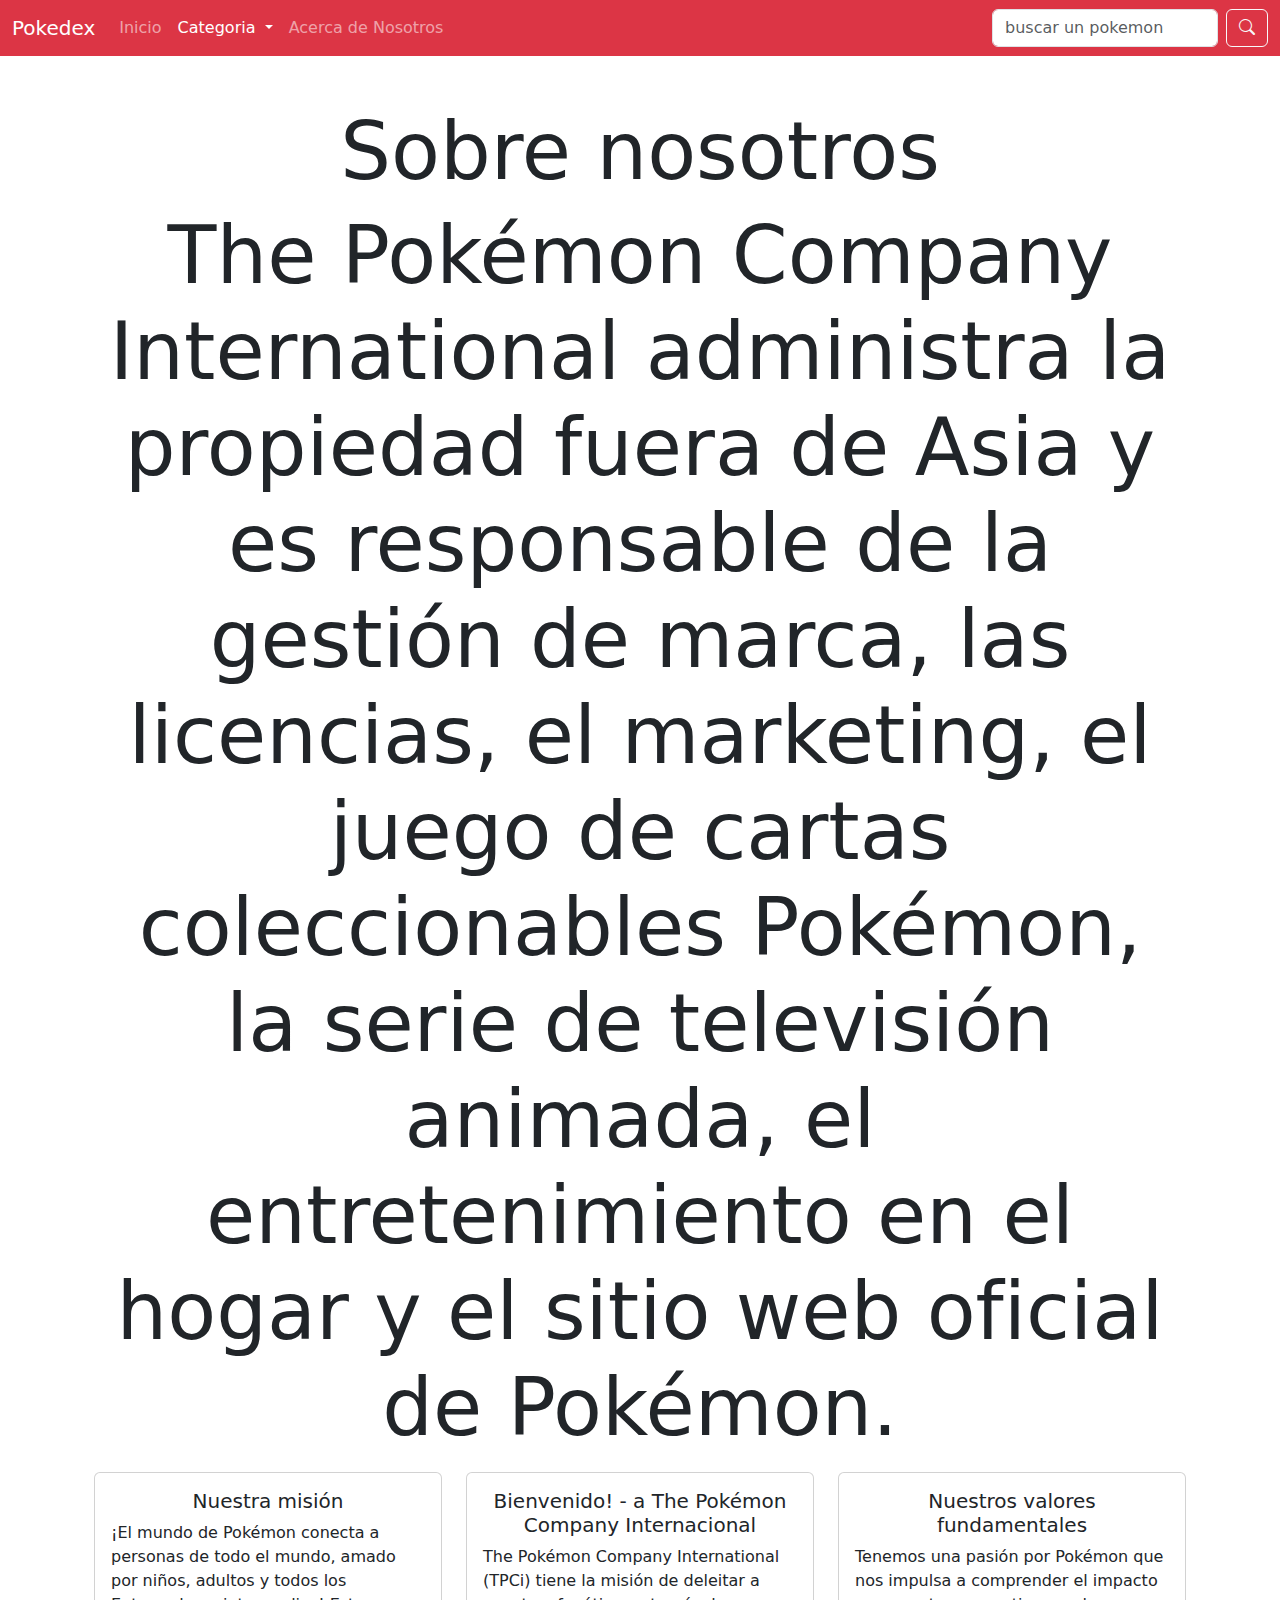
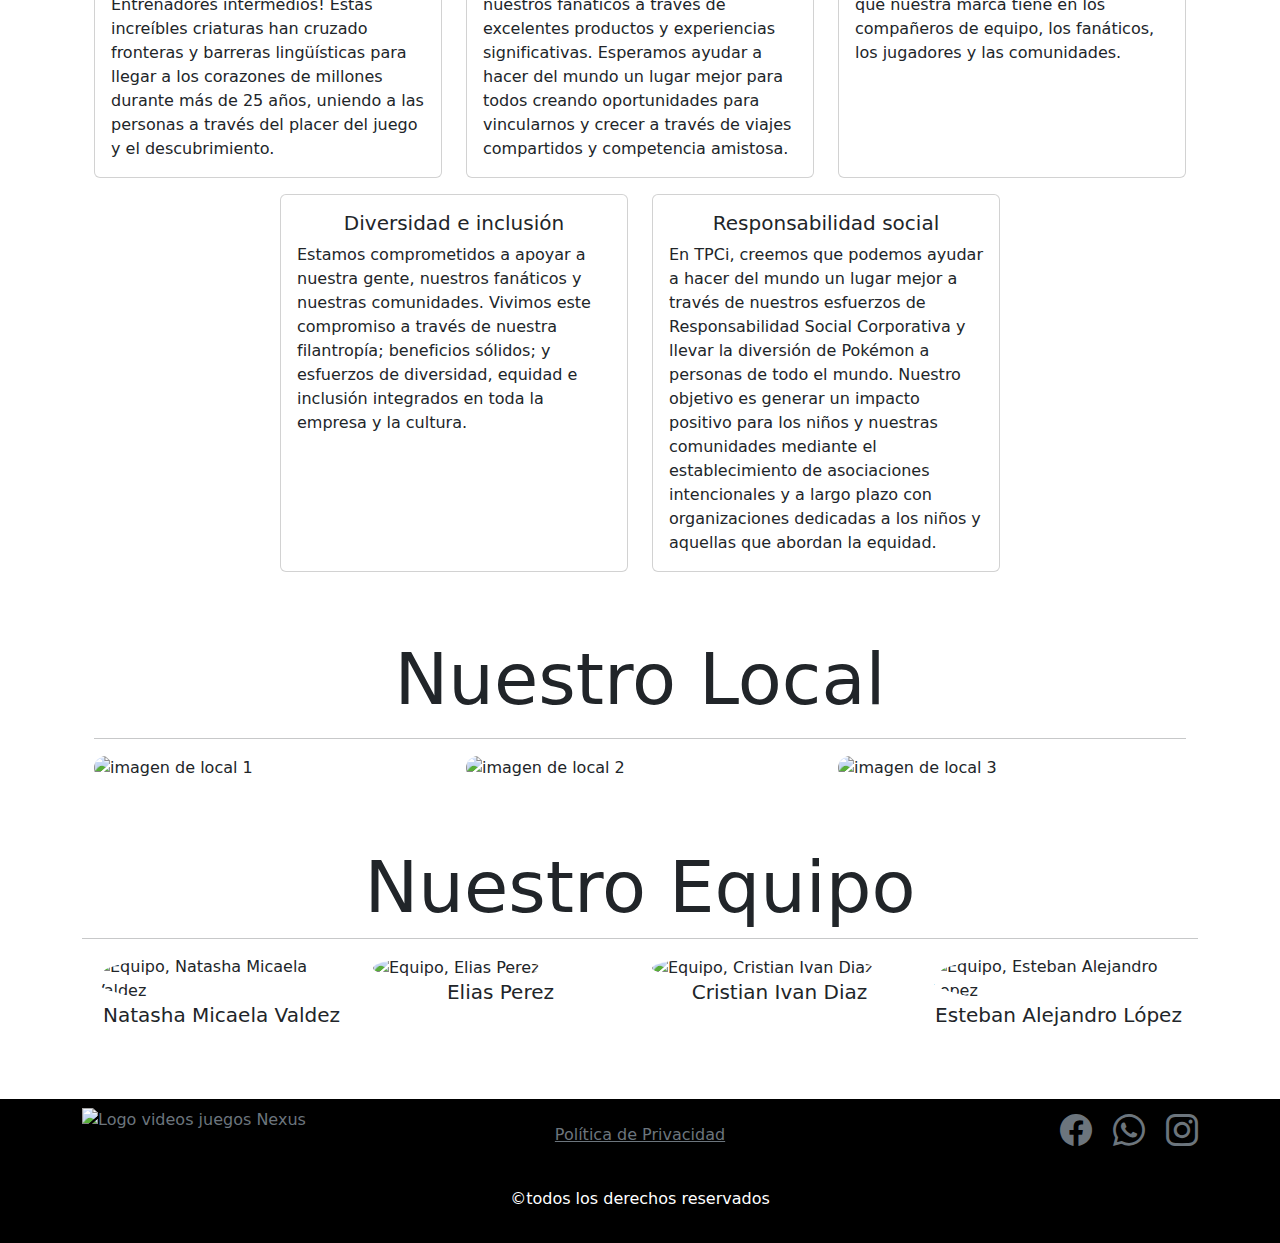
==== pages/acercadenosotros.html @ 1048f4e1 "Se agrega pagina acerca de nosotros y se crea titulos y cuadros de informacion" ====
<!DOCTYPE html>
<html lang="es">
  <head>
    <meta charset="UTF-8" />
    <meta name="viewport" content="width=device-width, initial-scale=1.0" />
    <link rel="stylesheet" href="../css/bootstrap.min.css" />
    <link
      rel="stylesheet"
      href="https://cdn.jsdelivr.net/npm/bootstrap-icons@1.11.1/font/bootstrap-icons.css"
    />
    <link rel="stylesheet" href="../css/style.css" />
    <title>Pokédex - Acerca de nosotros</title>
  </head>
  <body>
    <header>
      <nav class="navbar navbar-expand-lg bg-danger navbar-dark">
        <div class="container-fluid">
          <a class="navbar-brand" href="../index.html">Pokedex</a>
          <button
            class="navbar-toggler"
            type="button"
            data-bs-toggle="collapse"
            data-bs-target="#navbarSupportedContent"
            aria-controls="navbarSupportedContent"
            aria-expanded="false"
            aria-label="Toggle navigation"
          >
            <span class="navbar-toggler-icon"></span>
          </button>
          <div class="collapse navbar-collapse" id="navbarSupportedContent">
            <ul class="navbar-nav me-auto mb-2 mb-lg-0">
              <li class="nav-item">
                <a class="nav-link" aria-current="page" href="../index.html"
                  >Inicio</a
                >
              </li>
              <li class="nav-item dropdown">
                <a
                  class="nav-link dropdown-toggle active"
                  href="#"
                  role="button"
                  data-bs-toggle="dropdown"
                  aria-expanded="false"
                >
                  Categoria
                </a>
                <ul class="dropdown-menu active">
                  <li>
                    <a class="dropdown-item" href="/pages/pokelista.html"
                      >Fuego</a
                    >
                  </li>
                  <li>
                    <a class="dropdown-item" href="/pages/pokelista.html"
                      >Agua</a
                    >
                  </li>
                  <li>
                    <a class="dropdown-item" href="/pages/pokelista.html"
                      >Hierba</a
                    >
                  </li>
                </ul>
              </li>

              <li class="nav-item">
                <a class="nav-link" aria-current="page" href="/pages/acercadenosotros.html"
                  >Acerca de Nosotros</a
                >
              </li>

            </ul>
            <form class="d-flex" role="search">
              <input
                class="form-control me-2"
                type="search"
                placeholder="buscar un pokemon"
                aria-label="Search"
              />
              <button class="btn btn-outline-light" type="submit">
                <i class="bi bi-search"></i>
              </button>
            </form>
          </div>
        </div>
      </nav>
    </header>

    <main class="container my-5">
      <section class="container my-5">
        <h1 class="text-center display-1">Sobre nosotros</h1>
        
        <div class="row justify-content-center">
          <p class="text-center display-1">
            The Pokémon Company International administra la propiedad fuera de
            Asia y es responsable de la gestión de marca, las licencias, el
            marketing, el juego de cartas coleccionables Pokémon, la serie de
            televisión animada, el entretenimiento en el hogar y el sitio web
            oficial de Pokémon.
          </p>
        </div>
        

        <div class="row justify-content-center">
          <article class="col-12 col-md-6 col-lg-4 mb-3">
            <div class="card h-100">
              <div class="card-body">
                <h5 class="card-title text-center">Nuestra misión</h5>
                <p class="card-text">
                  ¡El mundo de Pokémon conecta a personas de todo el mundo,
                  amado por niños, adultos y todos los Entrenadores intermedios!
                  Estas increíbles criaturas han cruzado fronteras y barreras
                  lingüísticas para llegar a los corazones de millones durante
                  más de 25 años, uniendo a las personas a través del placer del
                  juego y el descubrimiento.
                </p>
              </div>
            </div>
          </article>
          <article class="col-12 col-md-6 col-lg-4 mb-3">
            <div class="card h-100">
              <div class="card-body">
                <h5 class="card-title text-center">
                  Bienvenido! - a The Pokémon Company Internacional
                </h5>
                <p class="card-text">
                  The Pokémon Company International (TPCi) tiene la misión de
                  deleitar a nuestros fanáticos a través de excelentes productos
                  y experiencias significativas. Esperamos ayudar a hacer del
                  mundo un lugar mejor para todos creando oportunidades para
                  vincularnos y crecer a través de viajes compartidos y
                  competencia amistosa.
                </p>
              </div>
            </div>
          </article>
          <article class="col-12 col-md-6 col-lg-4 mb-3">
            <div class="card h-100">
              <div class="card-body">
                <h5 class="card-title text-center">
                  Nuestros valores fundamentales
                </h5>
                <p class="card-text">
                  Tenemos una pasión por Pokémon que nos impulsa a comprender el
                  impacto que nuestra marca tiene en los compañeros de equipo,
                  los fanáticos, los jugadores y las comunidades.
                </p>
              </div>
            </div>
          </article>

          <article class="col-12 col-md-6 col-lg-4 mb-3">
            <div class="card h-100">
              <div class="card-body">
                <h5 class="card-title text-center">Diversidad e inclusión</h5>
                <p class="card-text">
                  Estamos comprometidos a apoyar a nuestra gente, nuestros
                  fanáticos y nuestras comunidades. Vivimos este compromiso a
                  través de nuestra filantropía; beneficios sólidos; y esfuerzos
                  de diversidad, equidad e inclusión integrados en toda la
                  empresa y la cultura.
                </p>
              </div>
            </div>
          </article>

          <article class="col-12 col-md-6 col-lg-4 mb-3">
            <div class="card h-100">
              <div class="card-body">
                <h5 class="card-title text-center">Responsabilidad social</h5>
                <p class="card-text">
                  En TPCi, creemos que podemos ayudar a hacer del mundo un lugar
                  mejor a través de nuestros esfuerzos de Responsabilidad Social
                  Corporativa y llevar la diversión de Pokémon a personas de
                  todo el mundo. Nuestro objetivo es generar un impacto positivo
                  para los niños y nuestras comunidades mediante el
                  establecimiento de asociaciones intencionales y a largo plazo
                  con organizaciones dedicadas a los niños y aquellas que
                  abordan la equidad.
                </p>
              </div>
            </div>
          </article>
        </div>

        <!-- /=========== IMAGES DEL LOCAL ==================/ -->
        <h2 class="display-2 text-center mt-5">Nuestro Local</h2>
        <hr />
        <article class="row">
          <aside class="col-md-4 mb-3">
            <img
              src="../img/acercadenosotros/equipojugando2.jpeg"
              alt="imagen de local 1"
              class="w-100 rounded-4"
            />
          </aside>
          <aside class="col-md-4 mb-3">
            <img
              src="../img/acercadenosotros/historia2.webp"
              alt="imagen de local 2"
              class="w-100 rounded-4"
            />
          </aside>
          <aside class="col-md-4 mb-3">
            <img
              src="../img/acercadenosotros/nosotros2.webp"
              alt="imagen de local 3"
              class="w-100 rounded-4"
            />
          </aside>
        </article>

        <!-- /=========== EQUIPO ==================/ -->
        <article class="row mt-5">
          <h2 class="display-2 text-center">Nuestro Equipo</h2>
          <hr />

          <div class="col-sm-12 col-md-3 col-lg-3 mb-3">
            <div>
              <img
                src="../img/acercadenosotros/natasha.jpg"
                class="card-img-top rounded-circle"
                alt="Equipo, Natasha Micaela Valdez"
              />
              <h5 class="text-center">Natasha Micaela Valdez</h5>
            </div>
          </div>
          <div class="col-sm-12 col-md-3 col-lg-3 mb-3">
            <div>
              <img
                src="../img/acercadenosotros/eliasperez.jpg"
                class="card-img-top rounded-circle"
                alt="Equipo, Elias Perez"
              />
              <h5 class="text-center">Elias Perez</h5>
            </div>
          </div>
          <div class="col-sm-12 col-md-3 col-lg-3 mb-3">
            <div>
              <img
                src="../img/acercadenosotros/cristianivandiaz.jpg"
                class="card-img-top rounded-circle"
                alt="Equipo, Cristian Ivan Diaz"
              />
              <h5 class="text-center">Cristian Ivan Diaz</h5>
            </div>
          </div>
          <div class="col-sm-12 col-md-3 col-lg-3 mb-3">
            <div>
              <img
                src="../img/acercadenosotros/elopez.jpg"
                class="card-img-top rounded-circle"
                alt="Equipo, Esteban Alejandro Lopez"
              />
              <h5 class="text-center">Esteban Alejandro López</h5>
            </div>
          </div>
        </article>
      </section>
    </main>
    <!-- =========================================================================================================================
                                        FOOTER
    ========================================================================================================================= -->
    <footer class="bg-black text-secondary">
      <div class="container">
        <div class="row">
          <div class="col-lg-4 text-center text-lg-start my-2">
            <img
              src="../img/logo-Nexus.png"
              alt="Logo videos juegos Nexus"
              width="120px"
            />
          </div>
          <div class="col-md-6 col-lg-4 text-center mb-2 mt-lg-4 mt-md-3">
            <a class="nav-link text-decoration-underline" href="#"
              >Política de Privacidad</a
            >
          </div>
          <div class="col-md-6 col-lg-4 mb-md-3 mt-lg-2 mb-2">
            <div class="text-center text-lg-end">
              <a href="redessociales.html" class="link-secondary"
                ><i class="bi bi-facebook fs-2"></i
              ></a>
              <a href="redessociales.html" class="link-secondary mx-3"
                ><i class="bi bi-whatsapp fs-2"></i
              ></a>
              <a href="redessociales.html" class="link-secondary"
                ><i class="bi bi-instagram fs-2"></i
              ></a>
            </div>
          </div>
        </div>
      </div>
      <footer>
        <div class="bg-black py-3">
          <p class="text-center text-white">
            &copy;todos los derechos reservados
          </p>
        </div>
      </footer>
      <script
        src="https://cdn.jsdelivr.net/npm/bootstrap@5.3.2/dist/js/bootstrap.bundle.min.js"
        integrity="sha384-C6RzsynM9kWDrMNeT87bh95OGNyZPhcTNXj1NW7RuBCsyN/o0jlpcV8Qyq46cDfL"
        crossorigin="anonymous"
      ></script>
    </body>
  </html>
---- css/style.css ----
.fondoDeColorMorado {
  background-color: blueviolet;
}
.fondoDeColorRosa {
  background-color: rgb(236, 12, 207);
}
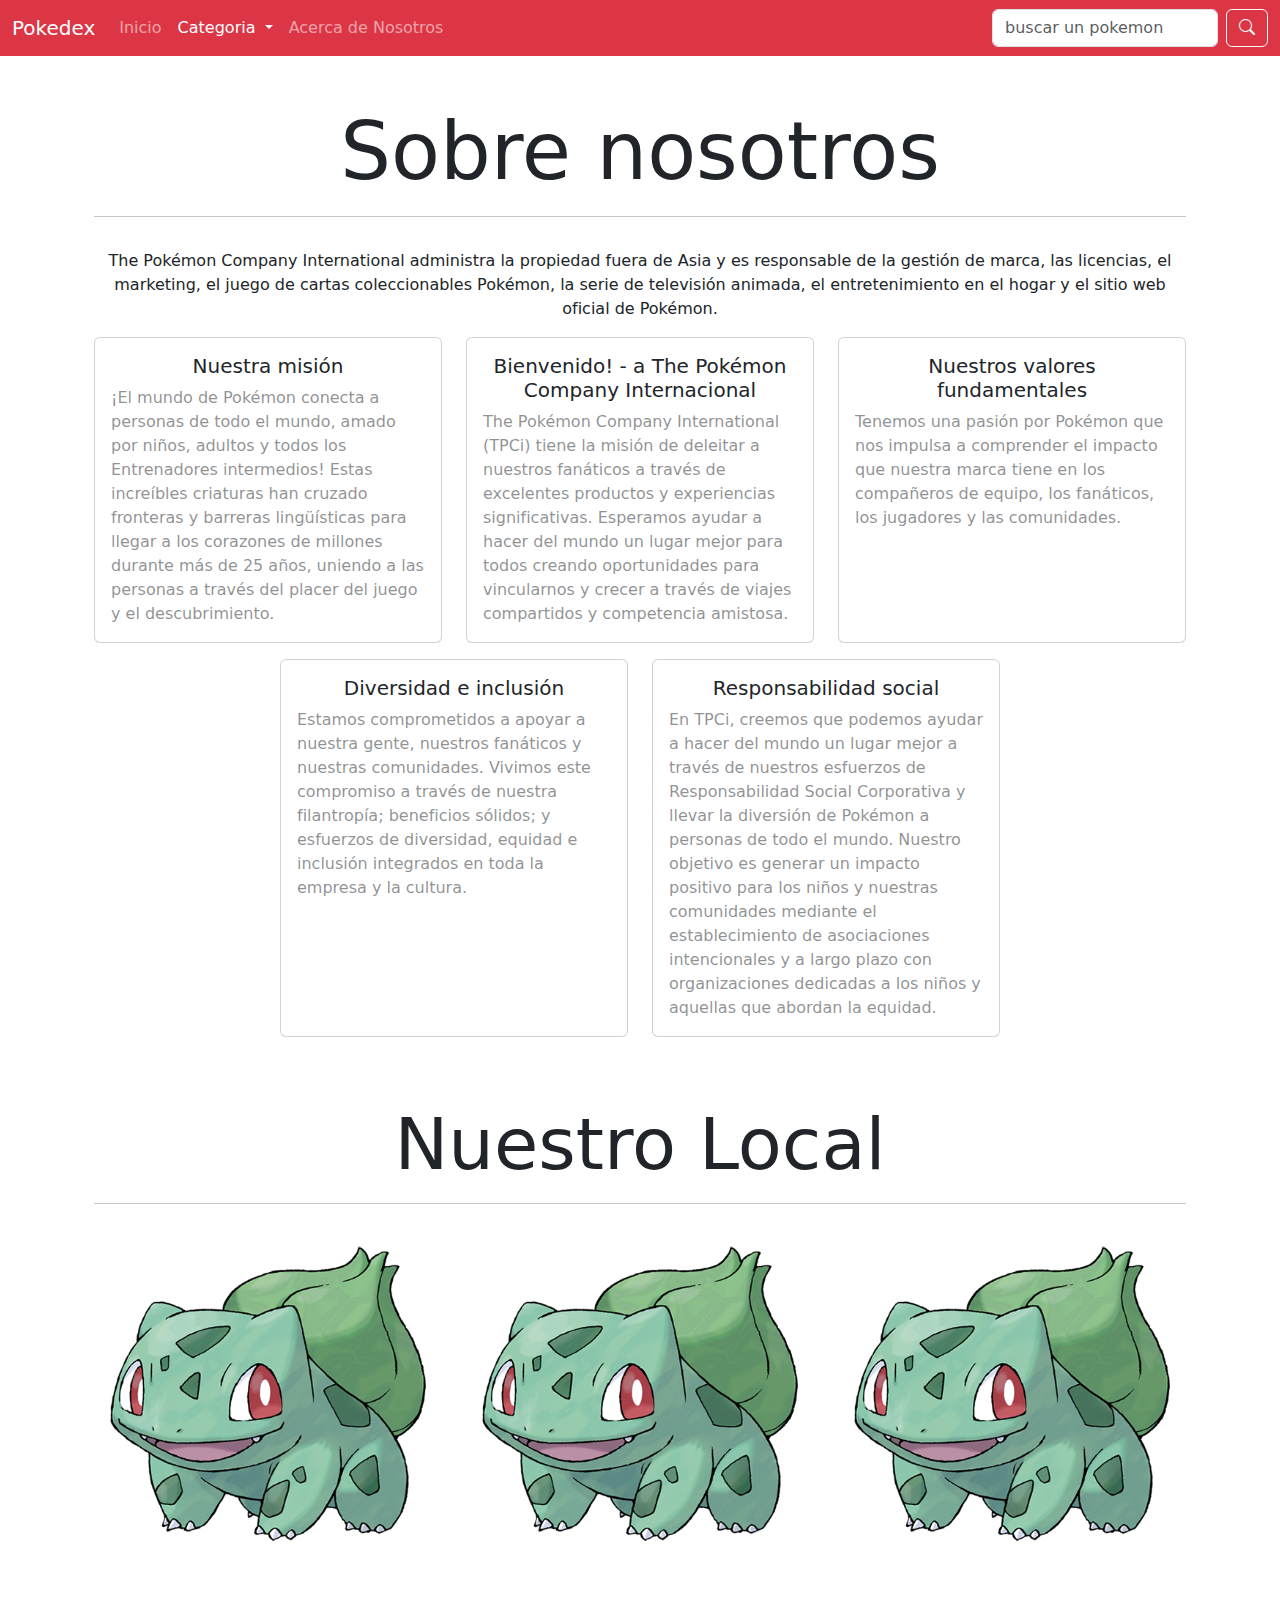
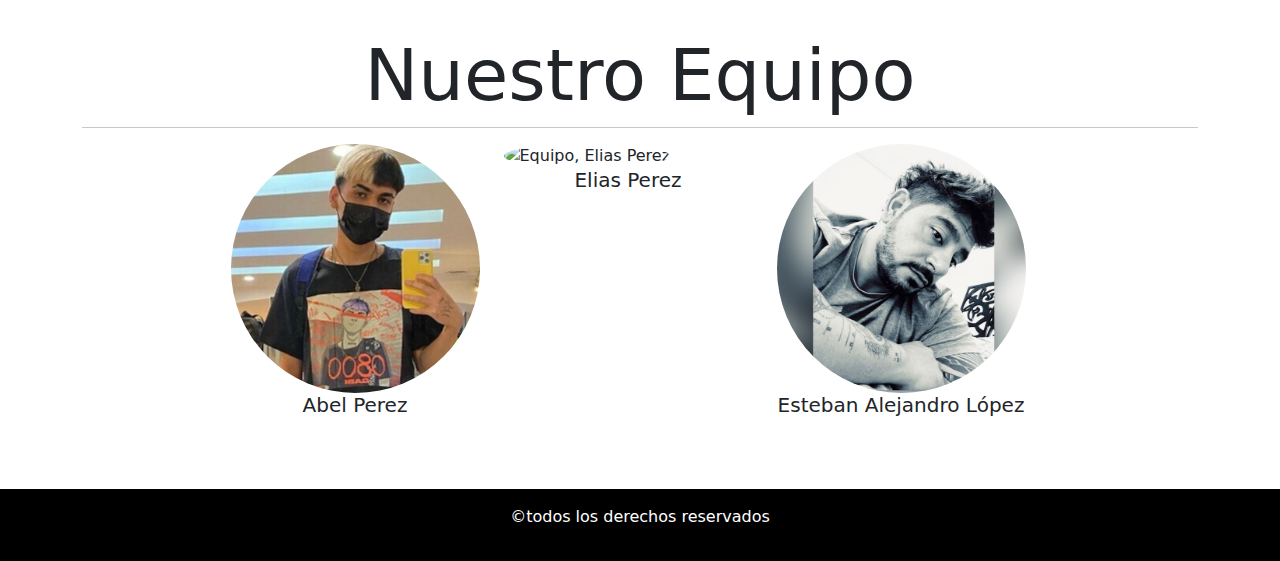
==== commit e63d354b: "Se agrega area integrantes con imagenes de equipo" ====
--- a/pages/acercadenosotros.html
+++ b/pages/acercadenosotros.html
@@ -44,7 +44,7 @@
                 >
                   Categoria
                 </a>
-                <ul class="dropdown-menu active">
+                <ul class="dropdown-menu">
                   <li>
                     <a class="dropdown-item" href="/pages/pokelista.html"
                       >Fuego</a
@@ -63,12 +63,14 @@
                 </ul>
               </li>
 
-              <li class="nav-item">
-                <a class="nav-link" aria-current="page" href="/pages/acercadenosotros.html"
+              <li class="nav-item active">
+                <a
+                  class="nav-link"
+                  aria-current="page"
+                  href="/pages/acercadenosotros.html"
                   >Acerca de Nosotros</a
                 >
               </li>
-
             </ul>
             <form class="d-flex" role="search">
               <input
@@ -88,10 +90,10 @@
 
     <main class="container my-5">
       <section class="container my-5">
-        <h1 class="text-center display-1">Sobre nosotros</h1>
-        
+        <h1 class="text-center display-1 mt-3">Sobre nosotros</h1>
+        <hr />
         <div class="row justify-content-center">
-          <p class="text-center display-1">
+          <p class="text-center my-3">
             The Pokémon Company International administra la propiedad fuera de
             Asia y es responsable de la gestión de marca, las licencias, el
             marketing, el juego de cartas coleccionables Pokémon, la serie de
@@ -99,14 +101,13 @@
             oficial de Pokémon.
           </p>
         </div>
-        
 
         <div class="row justify-content-center">
           <article class="col-12 col-md-6 col-lg-4 mb-3">
             <div class="card h-100">
               <div class="card-body">
                 <h5 class="card-title text-center">Nuestra misión</h5>
-                <p class="card-text">
+                <p class="card-text text-body-tertiary">
                   ¡El mundo de Pokémon conecta a personas de todo el mundo,
                   amado por niños, adultos y todos los Entrenadores intermedios!
                   Estas increíbles criaturas han cruzado fronteras y barreras
@@ -123,7 +124,7 @@
                 <h5 class="card-title text-center">
                   Bienvenido! - a The Pokémon Company Internacional
                 </h5>
-                <p class="card-text">
+                <p class="card-text text-body-tertiary">
                   The Pokémon Company International (TPCi) tiene la misión de
                   deleitar a nuestros fanáticos a través de excelentes productos
                   y experiencias significativas. Esperamos ayudar a hacer del
@@ -140,7 +141,7 @@
                 <h5 class="card-title text-center">
                   Nuestros valores fundamentales
                 </h5>
-                <p class="card-text">
+                <p class="card-text text-body-tertiary">
                   Tenemos una pasión por Pokémon que nos impulsa a comprender el
                   impacto que nuestra marca tiene en los compañeros de equipo,
                   los fanáticos, los jugadores y las comunidades.
@@ -153,7 +154,7 @@
             <div class="card h-100">
               <div class="card-body">
                 <h5 class="card-title text-center">Diversidad e inclusión</h5>
-                <p class="card-text">
+                <p class="card-text text-body-tertiary">
                   Estamos comprometidos a apoyar a nuestra gente, nuestros
                   fanáticos y nuestras comunidades. Vivimos este compromiso a
                   través de nuestra filantropía; beneficios sólidos; y esfuerzos
@@ -168,7 +169,7 @@
             <div class="card h-100">
               <div class="card-body">
                 <h5 class="card-title text-center">Responsabilidad social</h5>
-                <p class="card-text">
+                <p class="card-text text-body-tertiary">
                   En TPCi, creemos que podemos ayudar a hacer del mundo un lugar
                   mejor a través de nuestros esfuerzos de Responsabilidad Social
                   Corporativa y llevar la diversión de Pokémon a personas de
@@ -189,21 +190,21 @@
         <article class="row">
           <aside class="col-md-4 mb-3">
             <img
-              src="../img/acercadenosotros/equipojugando2.jpeg"
+              src="../img/productos/001.png"
               alt="imagen de local 1"
               class="w-100 rounded-4"
             />
           </aside>
           <aside class="col-md-4 mb-3">
             <img
-              src="../img/acercadenosotros/historia2.webp"
+              src="../img/productos/001.png"
               alt="imagen de local 2"
               class="w-100 rounded-4"
             />
           </aside>
           <aside class="col-md-4 mb-3">
             <img
-              src="../img/acercadenosotros/nosotros2.webp"
+              src="../img/productos/001.png"
               alt="imagen de local 3"
               class="w-100 rounded-4"
             />
@@ -215,93 +216,54 @@
           <h2 class="display-2 text-center">Nuestro Equipo</h2>
           <hr />
 
-          <div class="col-sm-12 col-md-3 col-lg-3 mb-3">
-            <div>
-              <img
-                src="../img/acercadenosotros/natasha.jpg"
-                class="card-img-top rounded-circle"
-                alt="Equipo, Natasha Micaela Valdez"
-              />
-              <h5 class="text-center">Natasha Micaela Valdez</h5>
-            </div>
-          </div>
-          <div class="col-sm-12 col-md-3 col-lg-3 mb-3">
-            <div>
-              <img
-                src="../img/acercadenosotros/eliasperez.jpg"
-                class="card-img-top rounded-circle"
-                alt="Equipo, Elias Perez"
-              />
-              <h5 class="text-center">Elias Perez</h5>
-            </div>
-          </div>
-          <div class="col-sm-12 col-md-3 col-lg-3 mb-3">
-            <div>
-              <img
-                src="../img/acercadenosotros/cristianivandiaz.jpg"
-                class="card-img-top rounded-circle"
-                alt="Equipo, Cristian Ivan Diaz"
-              />
-              <h5 class="text-center">Cristian Ivan Diaz</h5>
-            </div>
-          </div>
-          <div class="col-sm-12 col-md-3 col-lg-3 mb-3">
-            <div>
-              <img
-                src="../img/acercadenosotros/elopez.jpg"
-                class="card-img-top rounded-circle"
-                alt="Equipo, Esteban Alejandro Lopez"
-              />
-              <h5 class="text-center">Esteban Alejandro López</h5>
+          <div class="row justify-content-center">
+            <div class="col-sm-12 col-md-3 col-lg-3 mb-3">
+              <div>
+                <img
+                  src="../img/acercaDeNosotros/eliasperez.jpg"
+                  class="card-img-top rounded-circle"
+                  alt="Equipo, Abel Perez"
+                />
+                <h5 class="text-center">Abel Perez</h5>
+              </div>
+            </div>
+
+            <div class="col-sm-12 col-md-3 col-lg-3 mb-3">
+              <div>
+                <img
+                  src="../img/acercadenosotros/eliasperez.jpg"
+                  class="card-img-top rounded-circle"
+                  alt="Equipo, Elias Perez"
+                />
+                <h5 class="text-center">Elias Perez</h5>
+              </div>
+            </div>
+
+            <div class="col-sm-12 col-md-3 col-lg-3 mb-3">
+              <div>
+                <img
+                  src="../img/acercaDeNosotros/elopez.jpg"
+                  class="card-img-top rounded-circle"
+                  alt="Equipo, Esteban Alejandro Lopez"
+                />
+                <h5 class="text-center">Esteban Alejandro López</h5>
+              </div>
             </div>
           </div>
         </article>
       </section>
     </main>
-    <!-- =========================================================================================================================
-                                        FOOTER
-    ========================================================================================================================= -->
-    <footer class="bg-black text-secondary">
-      <div class="container">
-        <div class="row">
-          <div class="col-lg-4 text-center text-lg-start my-2">
-            <img
-              src="../img/logo-Nexus.png"
-              alt="Logo videos juegos Nexus"
-              width="120px"
-            />
-          </div>
-          <div class="col-md-6 col-lg-4 text-center mb-2 mt-lg-4 mt-md-3">
-            <a class="nav-link text-decoration-underline" href="#"
-              >Política de Privacidad</a
-            >
-          </div>
-          <div class="col-md-6 col-lg-4 mb-md-3 mt-lg-2 mb-2">
-            <div class="text-center text-lg-end">
-              <a href="redessociales.html" class="link-secondary"
-                ><i class="bi bi-facebook fs-2"></i
-              ></a>
-              <a href="redessociales.html" class="link-secondary mx-3"
-                ><i class="bi bi-whatsapp fs-2"></i
-              ></a>
-              <a href="redessociales.html" class="link-secondary"
-                ><i class="bi bi-instagram fs-2"></i
-              ></a>
-            </div>
-          </div>
-        </div>
+    <footer>
+      <div class="bg-black py-3">
+        <p class="text-center text-white">
+          &copy;todos los derechos reservados
+        </p>
       </div>
-      <footer>
-        <div class="bg-black py-3">
-          <p class="text-center text-white">
-            &copy;todos los derechos reservados
-          </p>
-        </div>
-      </footer>
-      <script
-        src="https://cdn.jsdelivr.net/npm/bootstrap@5.3.2/dist/js/bootstrap.bundle.min.js"
-        integrity="sha384-C6RzsynM9kWDrMNeT87bh95OGNyZPhcTNXj1NW7RuBCsyN/o0jlpcV8Qyq46cDfL"
-        crossorigin="anonymous"
-      ></script>
-    </body>
-  </html>
+    </footer>
+    <script
+      src="https://cdn.jsdelivr.net/npm/bootstrap@5.3.2/dist/js/bootstrap.bundle.min.js"
+      integrity="sha384-C6RzsynM9kWDrMNeT87bh95OGNyZPhcTNXj1NW7RuBCsyN/o0jlpcV8Qyq46cDfL"
+      crossorigin="anonymous"
+    ></script>
+  </body>
+</html>
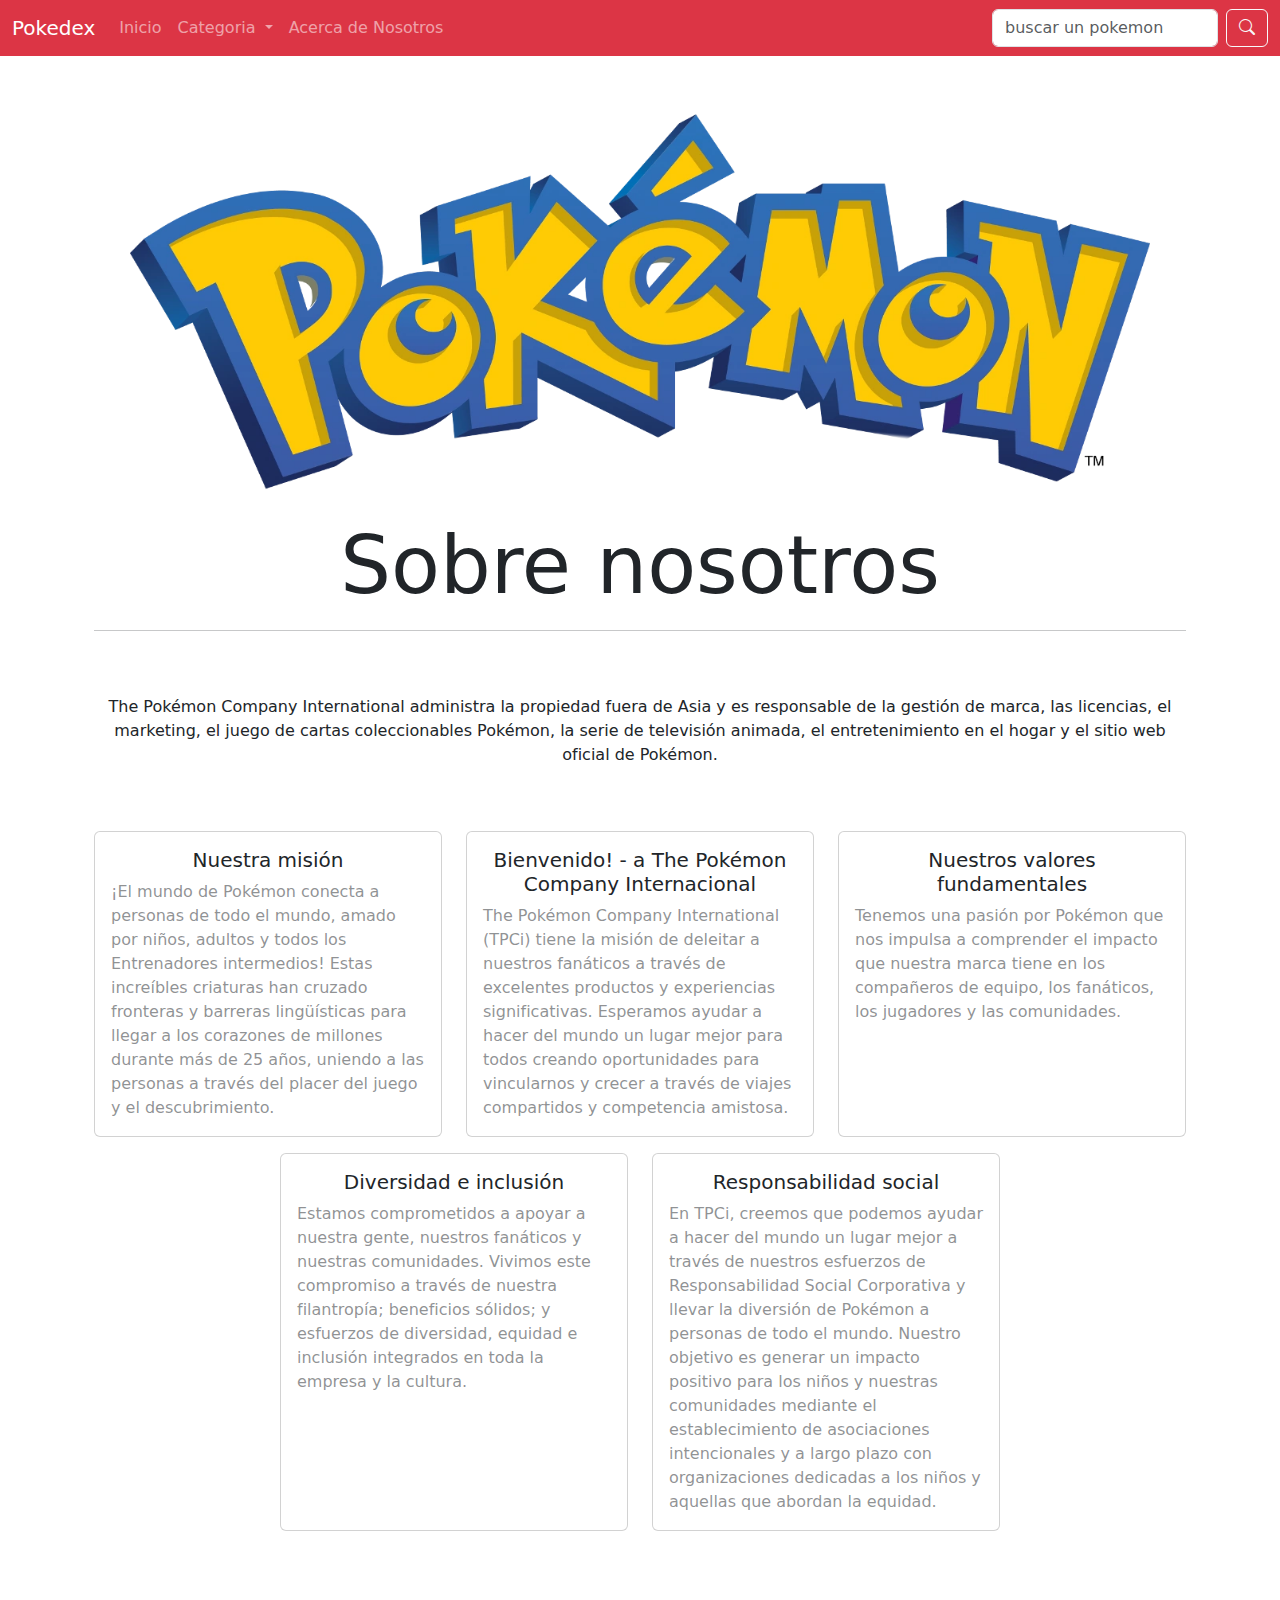
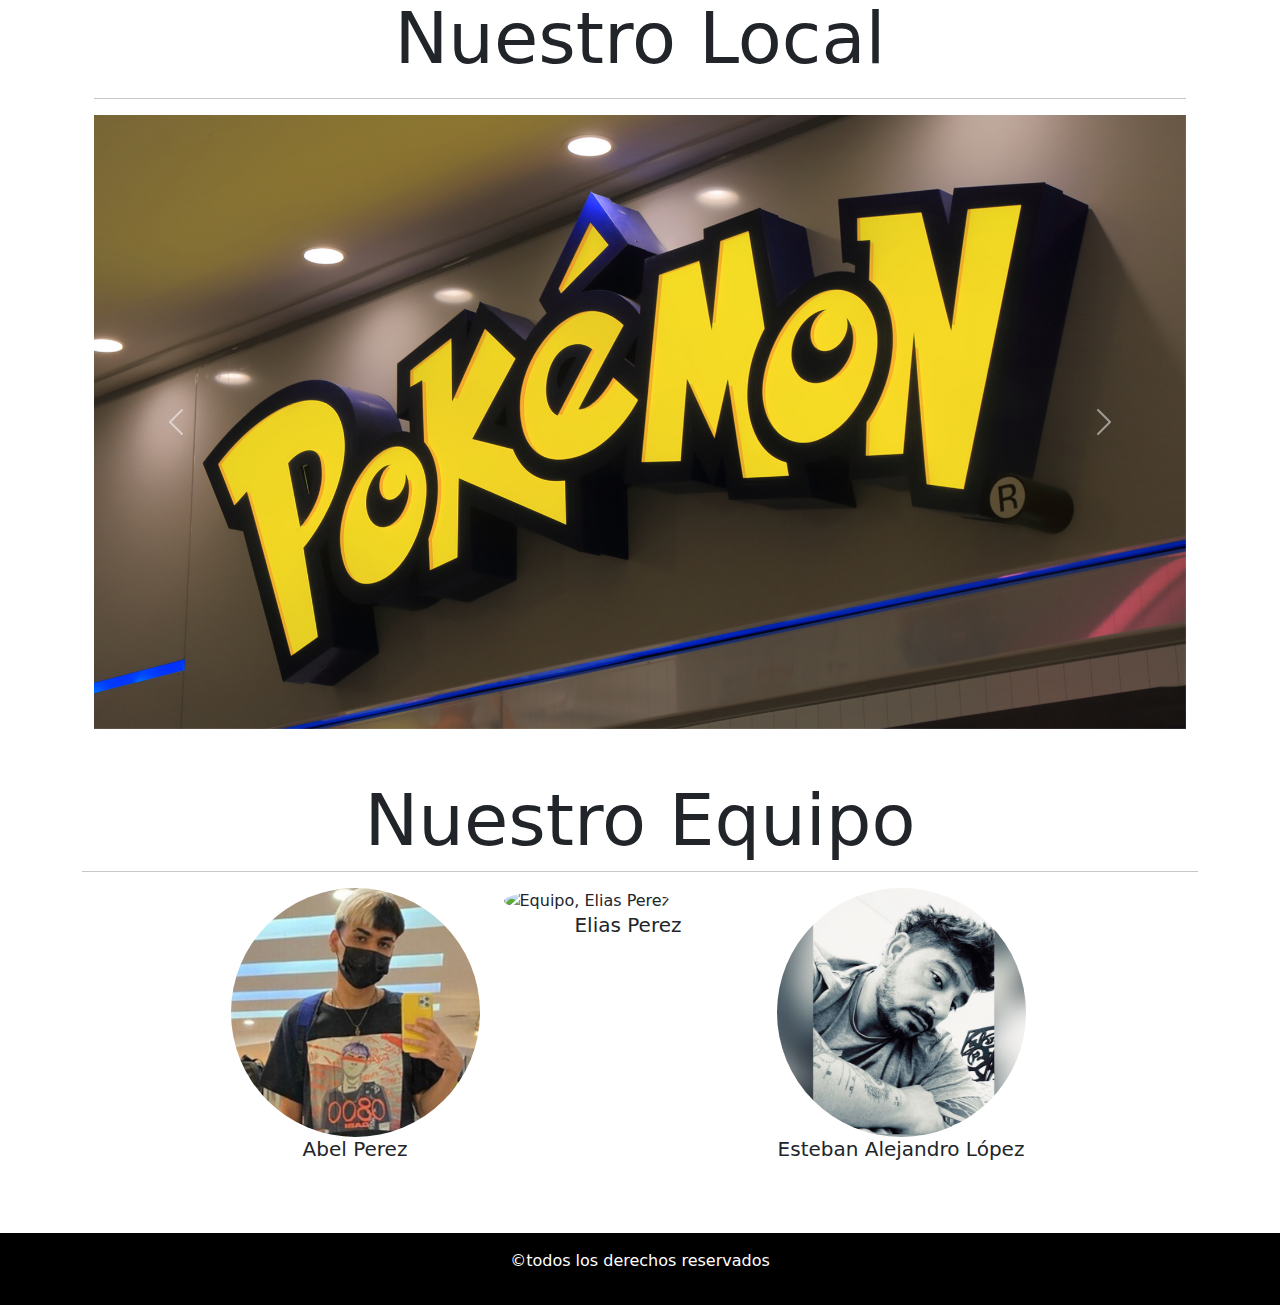
==== commit 554a5b97: "Se agrega carousel imagenes" ====
--- a/pages/acercadenosotros.html
+++ b/pages/acercadenosotros.html
@@ -36,7 +36,7 @@
               </li>
               <li class="nav-item dropdown">
                 <a
-                  class="nav-link dropdown-toggle active"
+                  class="nav-link dropdown-toggle "
                   href="#"
                   role="button"
                   data-bs-toggle="dropdown"
@@ -90,10 +90,17 @@
 
     <main class="container my-5">
       <section class="container my-5">
+
+        <article class="row m-3">
+          <div class="col-12 col-lg-12 col-md-12">
+            <img src="../img/acercaDeNosotros/Logo_de_Pok.webp" class="d-block w-100" alt="CartelPokemonBanner">
+          </div>
+        </article> 
+
         <h1 class="text-center display-1 mt-3">Sobre nosotros</h1>
         <hr />
         <div class="row justify-content-center">
-          <p class="text-center my-3">
+          <p class="text-center my-5">
             The Pokémon Company International administra la propiedad fuera de
             Asia y es responsable de la gestión de marca, las licencias, el
             marketing, el juego de cartas coleccionables Pokémon, la serie de
@@ -102,7 +109,7 @@
           </p>
         </div>
 
-        <div class="row justify-content-center">
+        <div class="row justify-content-center my-3">
           <article class="col-12 col-md-6 col-lg-4 mb-3">
             <div class="card h-100">
               <div class="card-body">
@@ -184,31 +191,34 @@
           </article>
         </div>
 
-        <!-- /=========== IMAGES DEL LOCAL ==================/ -->
+        <!-- /=========== IMAGES BANNER DEL LOCAL ==================/ -->
         <h2 class="display-2 text-center mt-5">Nuestro Local</h2>
         <hr />
         <article class="row">
-          <aside class="col-md-4 mb-3">
-            <img
-              src="../img/productos/001.png"
-              alt="imagen de local 1"
-              class="w-100 rounded-4"
-            />
-          </aside>
-          <aside class="col-md-4 mb-3">
-            <img
-              src="../img/productos/001.png"
-              alt="imagen de local 2"
-              class="w-100 rounded-4"
-            />
-          </aside>
-          <aside class="col-md-4 mb-3">
-            <img
-              src="../img/productos/001.png"
-              alt="imagen de local 3"
-              class="w-100 rounded-4"
-            />
-          </aside>
+          <div class="col-12 col-lg-12 col-md-12">
+            <div id="carouselLocalAutoplaying" class="carousel slide" data-bs-ride="carousel">
+              <div class="carousel-inner">
+                <div class="carousel-item active">
+                  <img src="../img/acercaDeNosotros/localpokemon1.jpg" class="d-block w-100" alt="ImagenLocal1">
+                </div>
+                <div class="carousel-item">
+                  <img src="../img/acercaDeNosotros/localpokemon2.jpg" class="d-block w-100" alt="ImagenLocal2">
+                </div>
+                <div class="carousel-item">
+                  <img src="../img/acercaDeNosotros/localpokemon3.jpg" class="d-block w-100" alt="ImagenLocal3">
+                </div>
+              </div>
+              <button class="carousel-control-prev" type="button" data-bs-target="#carouselLocalAutoplaying" data-bs-slide="prev">
+                <span class="carousel-control-prev-icon" aria-hidden="true"></span>
+                <span class="visually-hidden">Previous</span>
+              </button>
+              <button class="carousel-control-next" type="button" data-bs-target="#carouselLocalAutoplaying" data-bs-slide="next">
+                <span class="carousel-control-next-icon" aria-hidden="true"></span>
+                <span class="visually-hidden">Next</span>
+              </button>
+            </div>
+            </div>
+          </div>
         </article>
 
         <!-- /=========== EQUIPO ==================/ -->
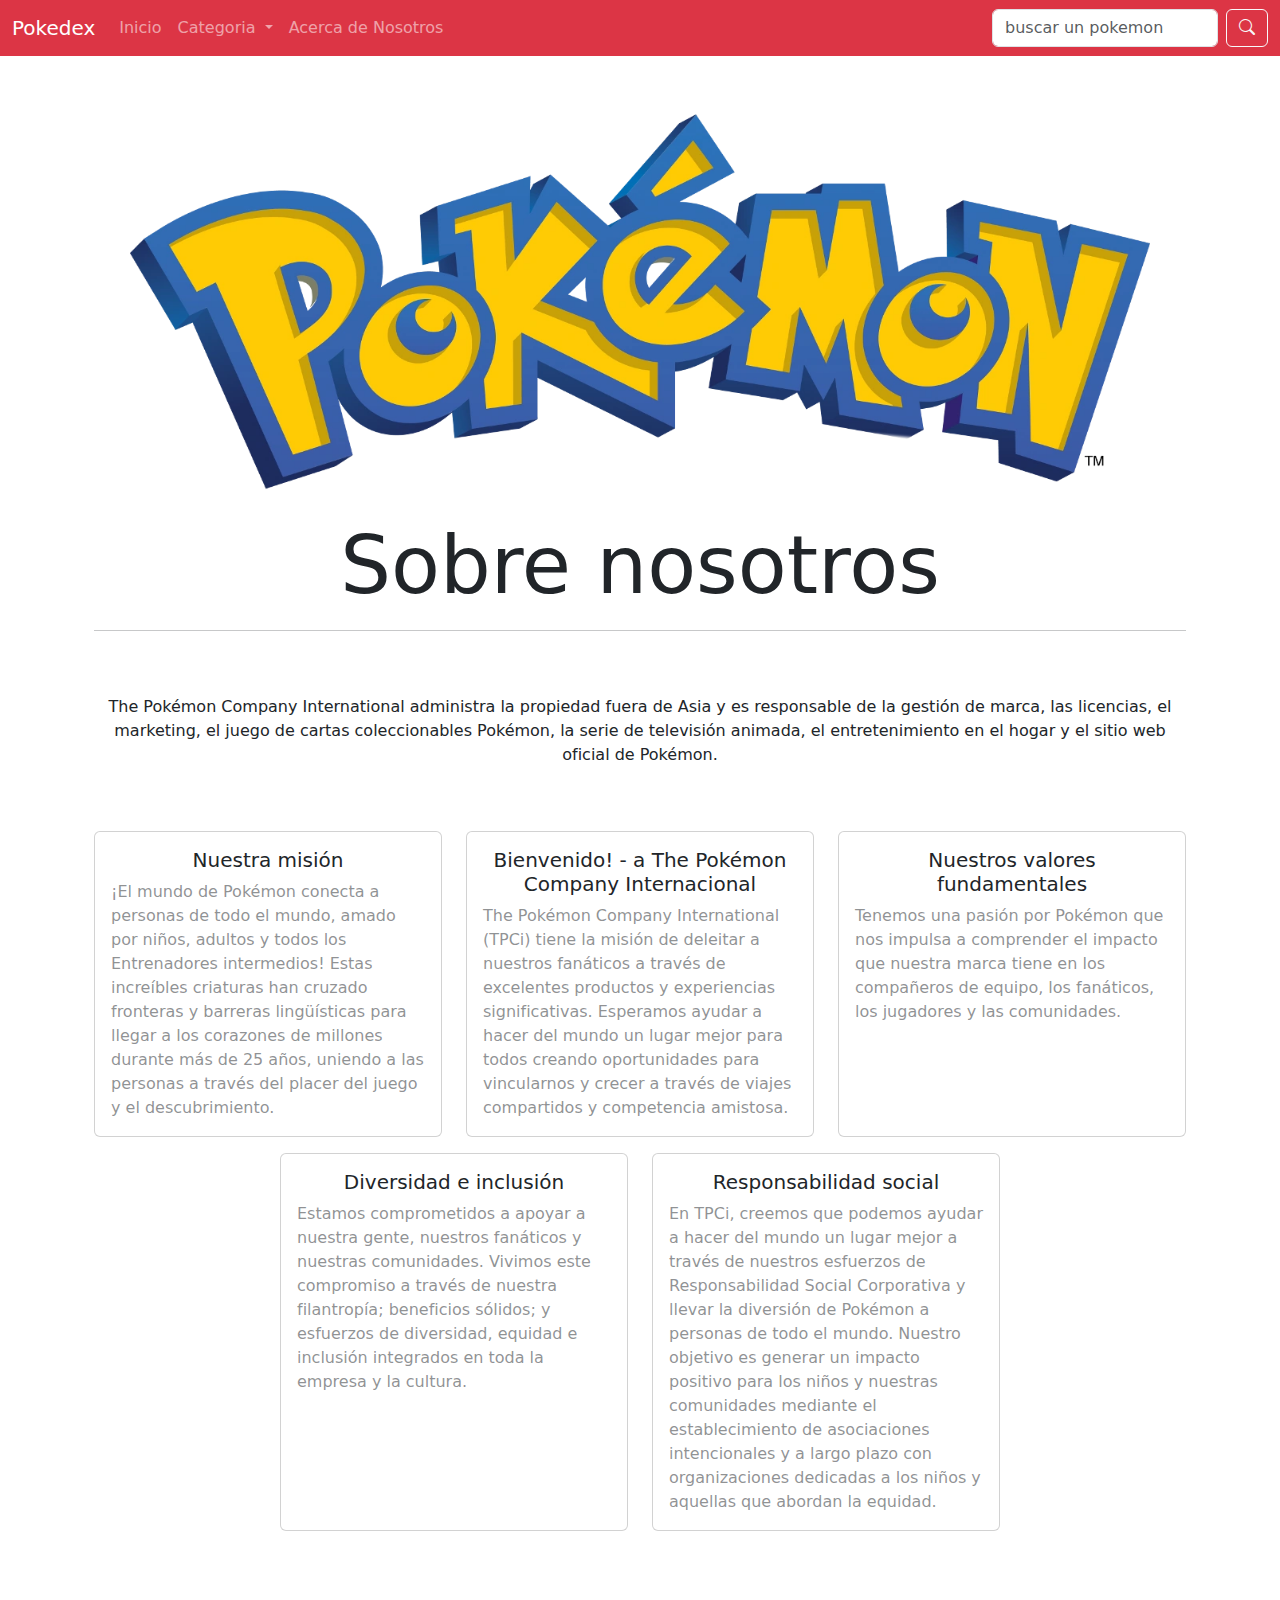
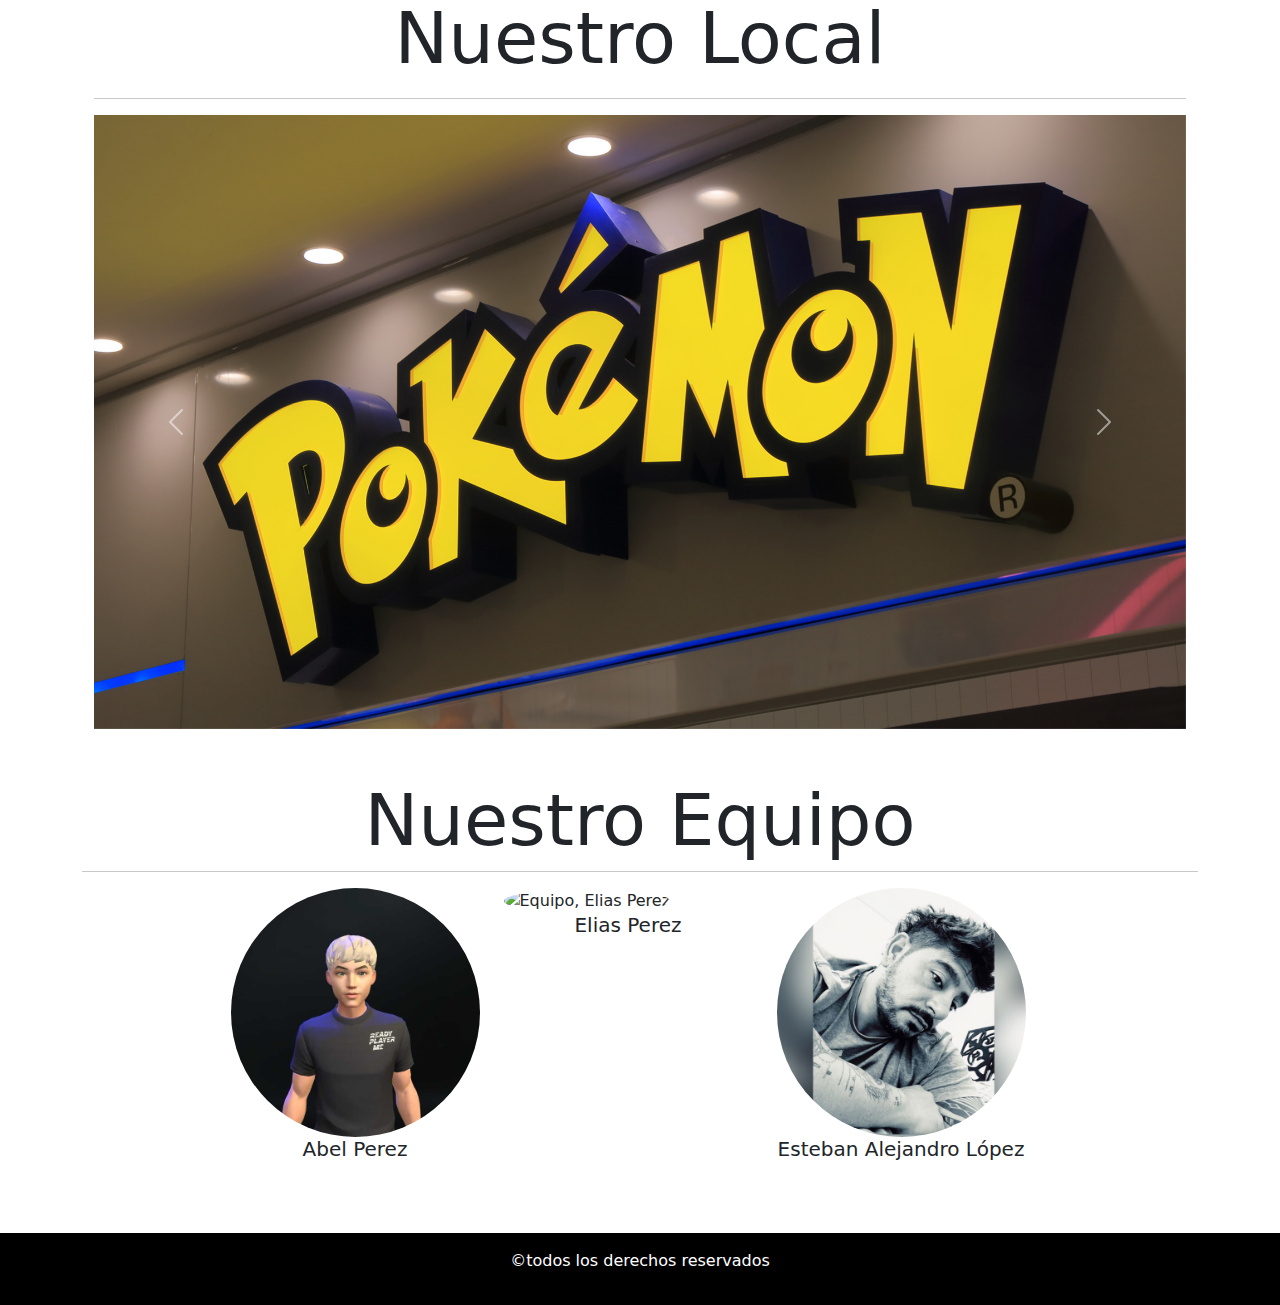
==== commit e05019a4: "Se agrega imagen de integrante AbelPerez" ====
--- a/pages/acercadenosotros.html
+++ b/pages/acercadenosotros.html
@@ -230,7 +230,7 @@
             <div class="col-sm-12 col-md-3 col-lg-3 mb-3">
               <div>
                 <img
-                  src="../img/acercaDeNosotros/eliasperez.jpg"
+                  src="../img/acercaDeNosotros/AbelPerez.jpg"
                   class="card-img-top rounded-circle"
                   alt="Equipo, Abel Perez"
                 />
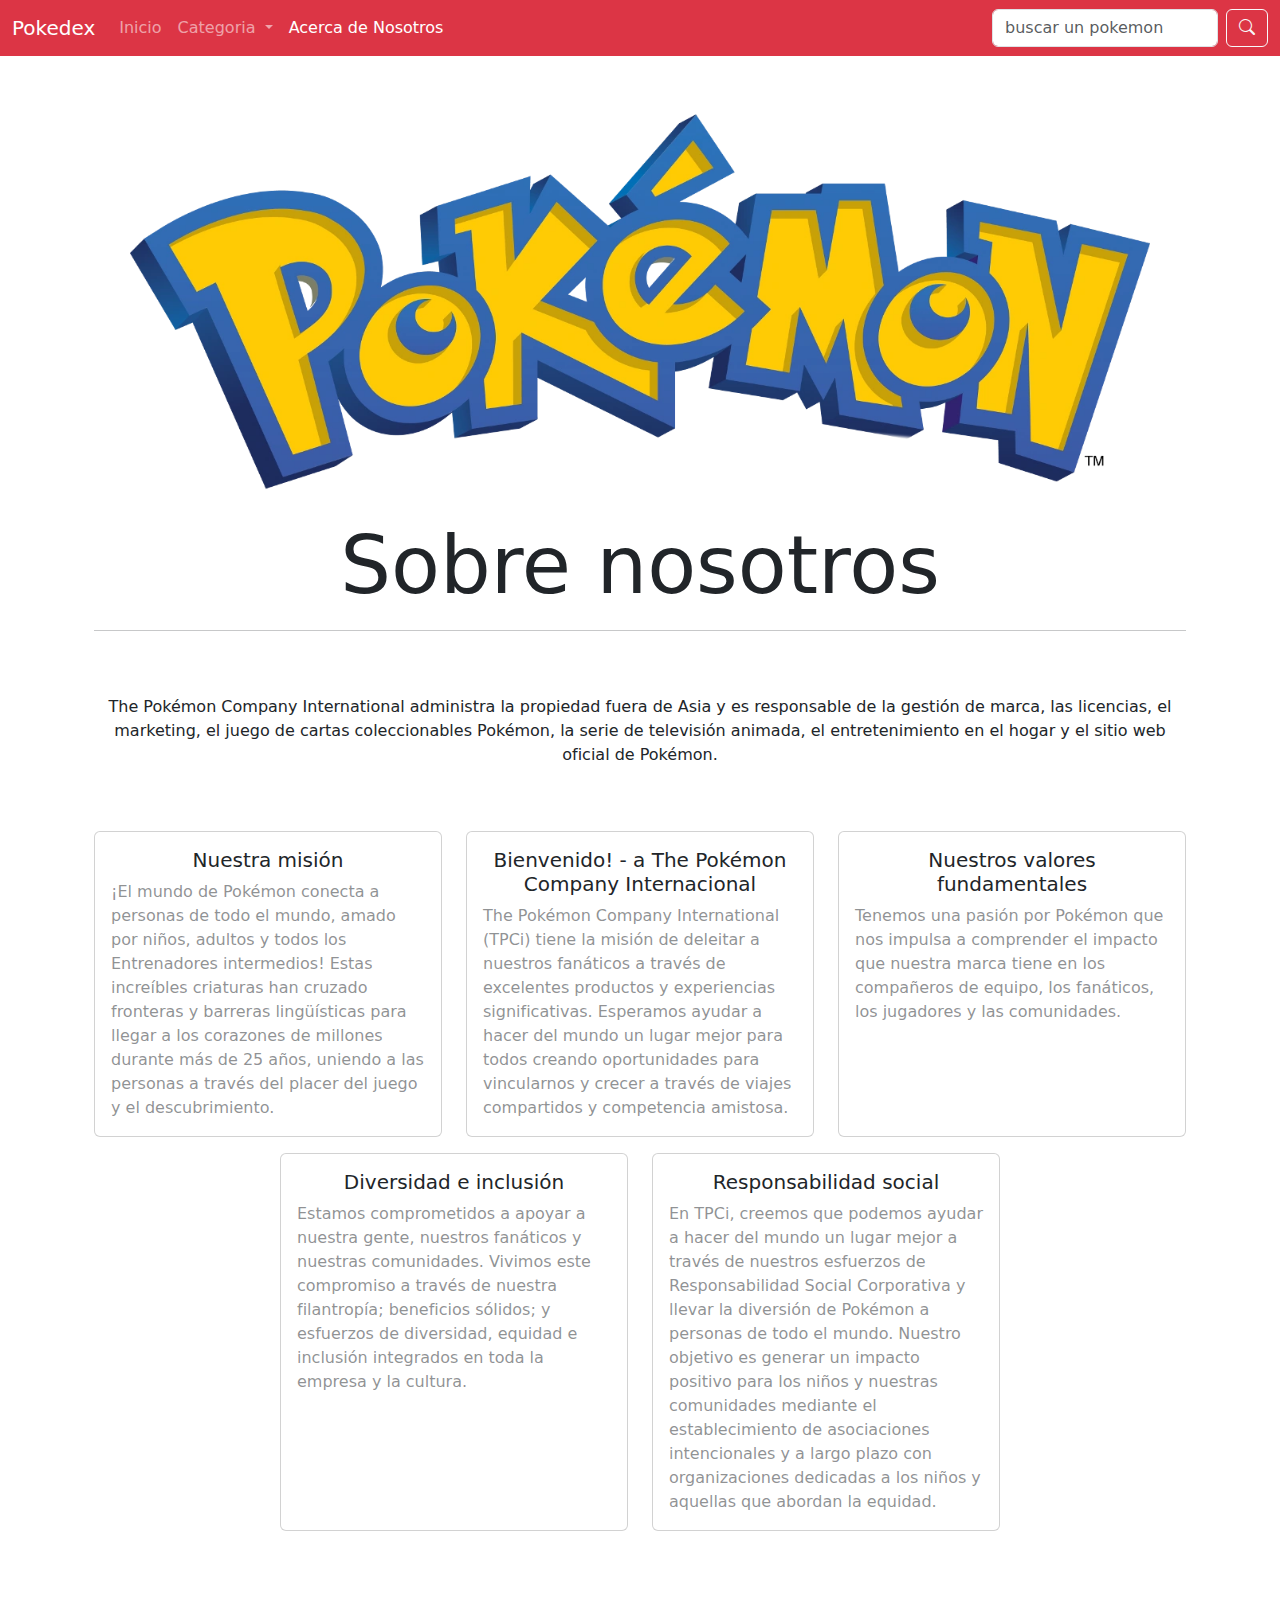
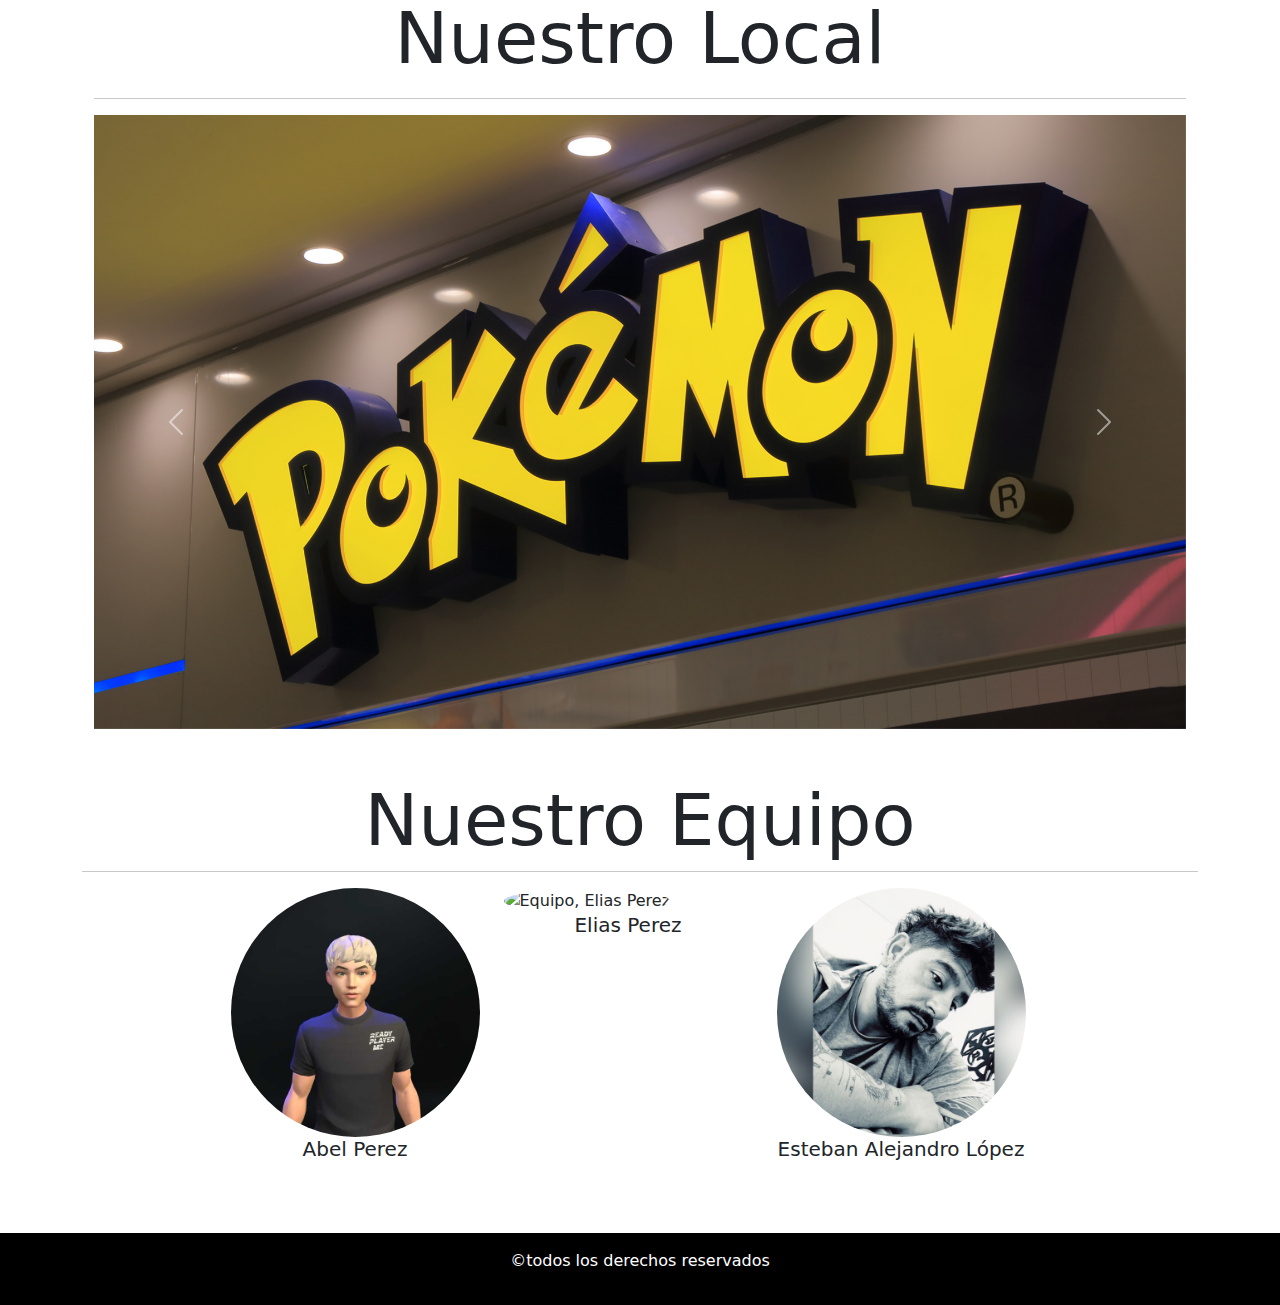
==== commit 66a16def: "Se agrega nueva opcion de nav acerca de nosotros en las paginas index y pokelista" ====
--- a/pages/acercadenosotros.html
+++ b/pages/acercadenosotros.html
@@ -63,9 +63,9 @@
                 </ul>
               </li>
 
-              <li class="nav-item active">
+              <li class="nav-item ">
                 <a
-                  class="nav-link"
+                  class="nav-link active"
                   aria-current="page"
                   href="/pages/acercadenosotros.html"
                   >Acerca de Nosotros</a
